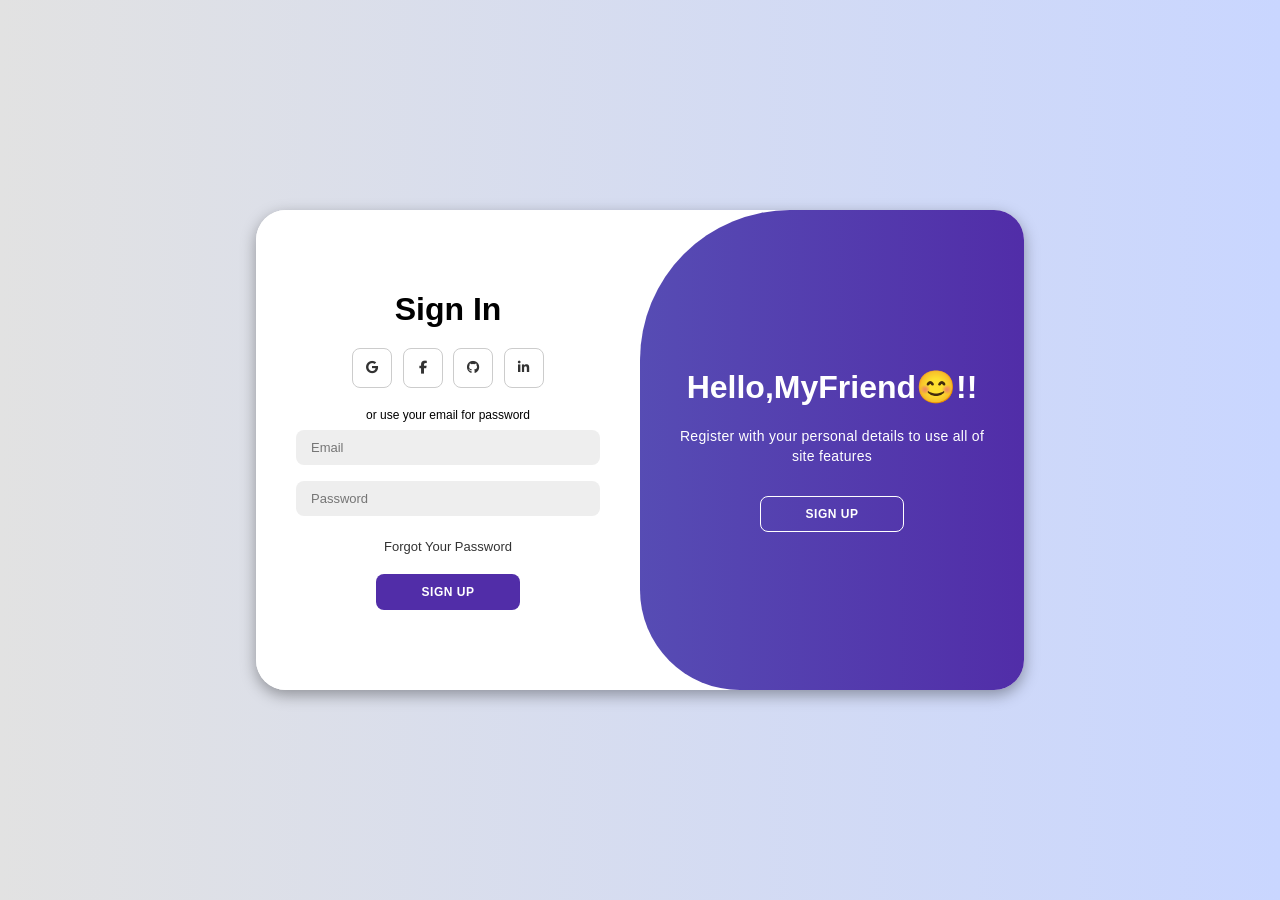
==== index.html @ 242d4096 "Add files via upload" ====
<!DOCTYPE html>
<html lang="en">
<head>
    <meta charset="UTF-8">
    <meta name="viewport" content="width=device-width, initial-scale=1.0">
    <title>Login Page</title>
    <link rel="stylesheet" href="style.css">
    <link rel="stylesheet" href="https://cdnjs.cloudflare.com/ajax/libs/font-awesome/6.5.0/css/all.min.css">
</head>
<body>

    <div class="container" id="container">
        <div class="form-container sign-up">
            <form>
                <h1>Create Account</h1>
                <div class="social-icons">
                    <a href="#" class="icon"><i class="fa-brands fa-google"></i></a>
                    <a href="#" class="icon"><i class="fa-brands fa-facebook-f"></i></a>
                    <a href="#" class="icon"><i class="fa-brands fa-github"></i></a>
                    <a href="#" class="icon"><i class="fa-brands fa-linkedin-in"></i></a>
                </div>
                <span>or use your email for registration</span>
                <input type="text" placeholder="Name">
                <input type="email" placeholder="Email">
                <input type="password" placeholder="Password">
                <button>Sign Up</button>
            </form>
        </div>
          <div class="form-container sign-in">
            <form>
                <h1>Sign In</h1>
                <div class="social-icons">
                    <a href="#" class="icon"><i class="fa-brands fa-google"></i></a>
                    <a href="#" class="icon"><i class="fa-brands fa-facebook-f"></i></a>
                    <a href="#" class="icon"><i class="fa-brands fa-github"></i></a>
                    <a href="#" class="icon"><i class="fa-brands fa-linkedin-in"></i></a>
                </div>
                <span>or use your email for password</span>
                <input type="email" placeholder="Email">
                <input type="password" placeholder="Password">
                <a href="#">Forgot Your Password</a>
                <button>Sign Up</button>
            </form>
        </div>
        <div class="toggle-container">
            <div class="toggle">
                <div class="toggle-panel toggle-left">
                    <h1>Welcome Back </h1>
                    <p>Enter your personal details to use all of site features</p>
                    <button class ="hidden" id="login">Sign In</button>
                </div>
                <div class="toggle-panel toggle-right">
                    <h1>Hello,MyFriend😊!!</h1>
                    <p>Register with your personal details to use all of site features</p>
                    <button class ="hidden" id="register">Sign Up</button>
                </div>
            </div>
        </div>
    </div>
     <script src="script.js"></script>
</body>
</html>
---- style.css ----
@import url('https://fonts.googleapis.com/css2?family=Elms+Sans:ital,wght@0,100..900;1,100..900&family=Lato:ital,wght@0,100;0,300;0,400;0,700;0,900;1,100;1,300;1,400;1,700;1,900&family=Nunito:ital,wght@0,200..1000;1,200..1000&family=Playwrite+NZ+Guides&display=swap');

*{
    margin: 0;
    padding: 0;
    box-sizing: border-box;
    font-family: 'Montserrat', sans-serif;
}

body{
    background-color: #c9d6ff;
    background: linear-gradient(to right, #e2e2e2, #c9d6ff);
    display: flex;
    align-items: center;
    justify-content: center;
    flex-direction: column;
    height: 100vh;
}

.container{
    background-color: #fff;
    border-radius: 30px;
    box-shadow: 0 5px 15px rgba(0, 0, 0, 0.35);
    position: relative;
    overflow: hidden;
    width: 768px;
    max-width: 100%;
    min-height: 480px;
}

.container p{
    font-size: 14px;
    line-height: 20px;
    letter-spacing: 0.3px;
    margin: 20px 0;
}

.container span{
    font-size: 12px;
}

.container a{
    color: #333;
    font-size: 13px;
    text-decoration: none;
    margin: 15px 0 10px;
}

.container button{
    background-color: #512da8;
    color: #fff;
    font-size: 12px;
    padding: 10px 45px;
    border: 1px solid transparent;
    border-radius: 8px;
    font-weight: 600;
    letter-spacing: 0.5px;
    text-transform: uppercase;
    margin-top: 10px;
    cursor: pointer;
}

.container button.hidden{
    background-color: transparent;
    border-color: #fff;
}

.container form{
    background-color: #fff;
    display: flex;
    align-items: center;
    justify-content: center;
    flex-direction: column;
    padding: 0 40px;
    height: 100%;
}

.container input{
    background-color: #eee;
    border: none;
    margin: 8px 0;
    padding: 10px 15px;
    font-size: 13px;
    border-radius: 8px;
    width: 100%;
    outline: none;
}

.form-container{
    position: absolute;
    top: 0;
    height: 100%;
    transition: all 0.6s ease-in-out;
}

.sign-in{
    left: 0;
    width: 50%;
    z-index: 2;
}

.container.active .sign-in{
    transform: translateX(100%);
}

.sign-up{
    left: 0;
    width: 50%;
    opacity: 0;
    z-index: 1;
}

.container.active .sign-up{
    transform: translateX(100%);
    opacity: 1;
    z-index: 5;
    animation: move 0.6s;
}

@keyframes move{
    0%, 49.99%{
        opacity: 0;
        z-index: 1;
    }
    50%, 100%{
        opacity: 1;
        z-index: 5;
    }
}

.social-icons{
    margin: 20px 0;
}

.social-icons a{
    border: 1px solid #ccc;
    border-radius: 20%;
    display: inline-flex;
    justify-content: center;
    align-items: center;
    margin: 0 3px;
    width: 40px;
    height: 40px;
}

.toggle-container{
    position: absolute;
    top: 0;
    left: 50%;
    width: 50%;
    height: 100%;
    overflow: hidden;
    transition: all 0.6s ease-in-out;
    border-radius: 150px 0 0 100px;
    z-index: 1000;
}

.container.active .toggle-container{
    transform: translateX(-100%);
    border-radius: 0 150px 100px 0;
}

.toggle{
    background-color: #512da8;
    height: 100%;
    background: linear-gradient(to right, #5c6bc0, #512da8);
    color: #fff;
    position: relative;
    left: -100%;
    height: 100%;
    width: 200%;
    transform: translateX(0);
    transition: all 0.6s ease-in-out;
}

.container.active .toggle{
    transform: translateX(50%);
}

.toggle-panel{
    position: absolute;
    width: 50%;
    height: 100%;
    display: flex;
    align-items: center;
    justify-content: center;
    flex-direction: column;
    padding: 0 30px;
    text-align: center;
    top: 0;
    transform: translateX(0);
    transition: all 0.6s ease-in-out;
}

.toggle-left{
    transform: translateX(-200%);
}

.container.active .toggle-left{
    transform: translateX(0);
}

.toggle-right{
    right: 0;
    transform: translateX(0);
}

.container.active .toggle-right{
    transform: translateX(200%);
}


@media (max-width: 1024px) {
  .container {
    width: 700px;
  }
}

@media (max-width: 768px) {
  .container {
    width: 90%;
    min-height: 420px;
    border-radius: 20px;
  }

  .toggle-container {
    border-radius: 100px 0 0 80px;
  }

  .container.active .toggle-container {
    border-radius: 0 100px 80px 0;
  }

  .container button {
    padding: 10px 35px;
  }

  .container form {
    padding: 0 25px;
  }
}


@media (max-width: 480px) {
  body {
    justify-content: flex-start;
    padding-top: 20px;
    height: auto;
    min-height: 100vh;
  }

  .container {
    width: 95%;
    min-height: 580px;
    border-radius: 20px;
    overflow: visible;
  }

 
  .sign-in,
  .sign-up {
    width: 100%;
    left: 0;
    top: auto;
  }

 
  .sign-in {
    top: 50%;
    height: 50%;
  }

 
  .sign-up {
    top: 50%;
    height: 50%;
  }

  .container.active .sign-in {
    transform: translateY(0);
    opacity: 0;
  }

  .container.active .sign-up {
    transform: translateY(0);
    opacity: 1;
  }

 
  .toggle-container {
    left: 0;
    top: 0;
    width: 100%;
    height: 50%;
    border-radius: 0 0 100px 100px;
    transition: all 0.6s ease-in-out;
  }

  .container.active .toggle-container {
    transform: translateY(100%);
    border-radius: 100px 100px 0 0;
  }

  .toggle {
    left: 0;
    width: 100%;
    height: 200%;
    top: -100%;
    transform: translateY(0);
  }

  .container.active .toggle {
    transform: translateY(50%);
  }

  .toggle-panel {
    width: 100%;
    height: 50%;
  }

  .toggle-left {
    top: 0;
    transform: translateY(-200%);
  }

  .container.active .toggle-left {
    transform: translateY(0);
  }

  .toggle-right {
    bottom: 0;
    top: auto;
    transform: translateY(0);
  }

  .container.active .toggle-right {
    transform: translateY(200%);
  }

  .container form {
    padding: 0 20px;
  }

  .container button {
    padding: 10px 30px;
    width: 100%;
  }

  .container p {
    font-size: 13px;
    margin: 15px 0;
  }

  .social-icons a {
    width: 36px;
    height: 36px;
  }
}
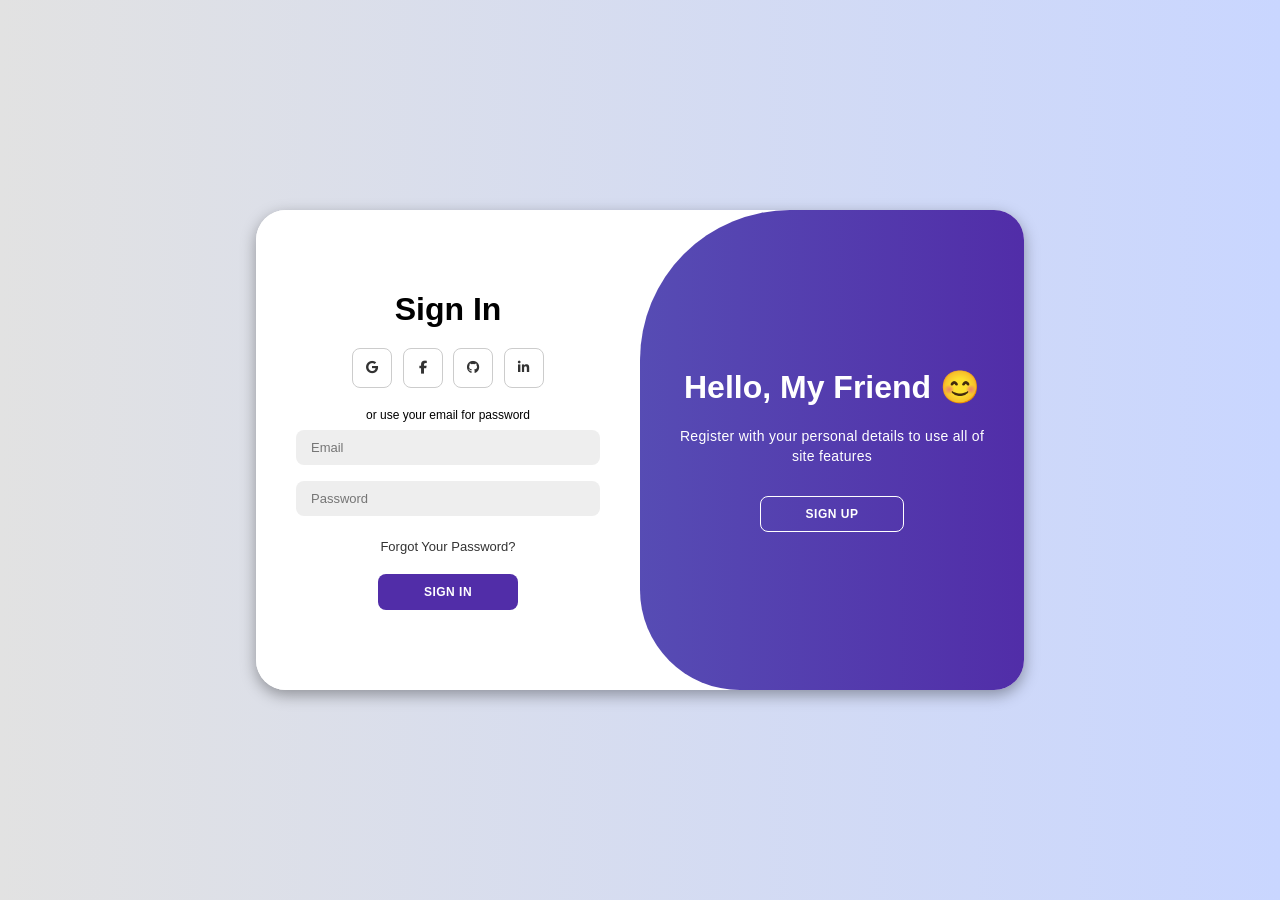
==== commit f46ead05: "Update index.html" ====
--- a/index.html
+++ b/index.html
@@ -10,6 +10,7 @@
 <body>
 
     <div class="container" id="container">
+
         <div class="form-container sign-up">
             <form>
                 <h1>Create Account</h1>
@@ -23,10 +24,11 @@
                 <input type="text" placeholder="Name">
                 <input type="email" placeholder="Email">
                 <input type="password" placeholder="Password">
-                <button>Sign Up</button>
+                <button type="submit">Sign Up</button>
             </form>
         </div>
-          <div class="form-container sign-in">
+
+        <div class="form-container sign-in">
             <form>
                 <h1>Sign In</h1>
                 <div class="social-icons">
@@ -38,25 +40,28 @@
                 <span>or use your email for password</span>
                 <input type="email" placeholder="Email">
                 <input type="password" placeholder="Password">
-                <a href="#">Forgot Your Password</a>
-                <button>Sign Up</button>
+                <a href="#">Forgot Your Password?</a>
+                <button type="submit">Sign In</button>
             </form>
         </div>
+
         <div class="toggle-container">
             <div class="toggle">
                 <div class="toggle-panel toggle-left">
-                    <h1>Welcome Back </h1>
+                    <h1>Welcome Back!</h1>
                     <p>Enter your personal details to use all of site features</p>
-                    <button class ="hidden" id="login">Sign In</button>
+                    <button class="hidden" id="login">Sign In</button>
                 </div>
                 <div class="toggle-panel toggle-right">
-                    <h1>Hello,MyFriend😊!!</h1>
+                    <h1>Hello, My Friend 😊</h1>
                     <p>Register with your personal details to use all of site features</p>
-                    <button class ="hidden" id="register">Sign Up</button>
+                    <button class="hidden" id="register">Sign Up</button>
                 </div>
             </div>
         </div>
+
     </div>
-     <script src="script.js"></script>
+
+    <script src="script.js"></script>
 </body>
-</html>+</html>
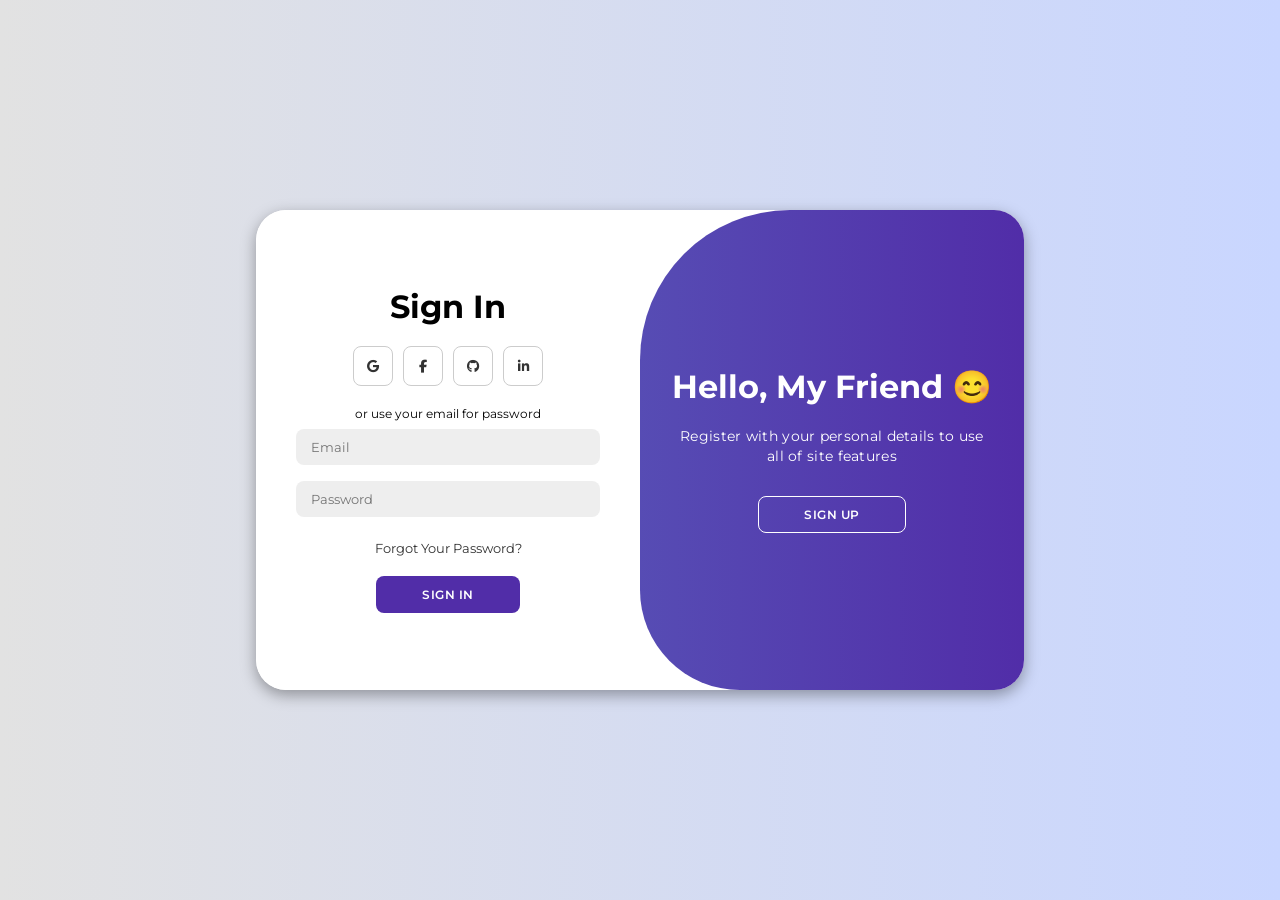
==== commit 08f887bb: "Update index.html" ====
--- a/index.html
+++ b/index.html
@@ -1,67 +1,84 @@
 <!DOCTYPE html>
 <html lang="en">
 <head>
-    <meta charset="UTF-8">
-    <meta name="viewport" content="width=device-width, initial-scale=1.0">
-    <title>Login Page</title>
-    <link rel="stylesheet" href="style.css">
-    <link rel="stylesheet" href="https://cdnjs.cloudflare.com/ajax/libs/font-awesome/6.5.0/css/all.min.css">
+  <meta charset="UTF-8">
+  <meta name="viewport" content="width=device-width, initial-scale=1.0">
+  <title>Login Page</title>
+
+  <!-- Font Awesome Icons -->
+  <link rel="stylesheet" href="https://cdnjs.cloudflare.com/ajax/libs/font-awesome/6.5.0/css/all.min.css">
+
+  <!-- Google Fonts -->
+  <link rel="preconnect" href="https://fonts.googleapis.com">
+  <link href="https://fonts.googleapis.com/css2?family=Montserrat:wght@400;600;700&display=swap" rel="stylesheet">
+
+  <!-- Stylesheet -->
+  <link rel="stylesheet" href="style.css">
 </head>
 <body>
 
-    <div class="container" id="container">
+  <div class="container" id="container">
 
-        <div class="form-container sign-up">
-            <form>
-                <h1>Create Account</h1>
-                <div class="social-icons">
-                    <a href="#" class="icon"><i class="fa-brands fa-google"></i></a>
-                    <a href="#" class="icon"><i class="fa-brands fa-facebook-f"></i></a>
-                    <a href="#" class="icon"><i class="fa-brands fa-github"></i></a>
-                    <a href="#" class="icon"><i class="fa-brands fa-linkedin-in"></i></a>
-                </div>
-                <span>or use your email for registration</span>
-                <input type="text" placeholder="Name">
-                <input type="email" placeholder="Email">
-                <input type="password" placeholder="Password">
-                <button type="submit">Sign Up</button>
-            </form>
+    <!-- SIGN UP FORM -->
+    <div class="form-container sign-up" id="signUpForm">
+      <form>
+        <h1>Create Account</h1>
+        <div class="social-icons">
+          <a href="#" class="icon"><i class="fa-brands fa-google"></i></a>
+          <a href="#" class="icon"><i class="fa-brands fa-facebook-f"></i></a>
+          <a href="#" class="icon"><i class="fa-brands fa-github"></i></a>
+          <a href="#" class="icon"><i class="fa-brands fa-linkedin-in"></i></a>
+        </div>
+        <span>or use your email for registration</span>
+        <input type="text" placeholder="Name">
+        <input type="email" placeholder="Email">
+        <input type="password" placeholder="Password">
+        <button type="submit">Sign Up</button>
+      </form>
+    </div>
+
+    <!-- SIGN IN FORM -->
+    <div class="form-container sign-in" id="signInForm">
+      <form>
+        <h1>Sign In</h1>
+        <div class="social-icons">
+          <a href="#" class="icon"><i class="fa-brands fa-google"></i></a>
+          <a href="#" class="icon"><i class="fa-brands fa-facebook-f"></i></a>
+          <a href="#" class="icon"><i class="fa-brands fa-github"></i></a>
+          <a href="#" class="icon"><i class="fa-brands fa-linkedin-in"></i></a>
+        </div>
+        <span>or use your email for password</span>
+        <input type="email" placeholder="Email">
+        <input type="password" placeholder="Password">
+        <a href="#">Forgot Your Password?</a>
+        <button type="submit">Sign In</button>
+      </form>
+    </div>
+
+    <!-- TOGGLE (purple panel) -->
+    <div class="toggle-container">
+      <div class="toggle">
+
+        <!-- Shown when on Sign Up screen → invites back to Sign In -->
+        <div class="toggle-panel toggle-left" id="toggleLeft">
+          <h1>Welcome Back!</h1>
+          <p>Enter your personal details to use all of site features</p>
+          <button class="hidden" id="loginBtn">Sign In</button>
         </div>
 
-        <div class="form-container sign-in">
-            <form>
-                <h1>Sign In</h1>
-                <div class="social-icons">
-                    <a href="#" class="icon"><i class="fa-brands fa-google"></i></a>
-                    <a href="#" class="icon"><i class="fa-brands fa-facebook-f"></i></a>
-                    <a href="#" class="icon"><i class="fa-brands fa-github"></i></a>
-                    <a href="#" class="icon"><i class="fa-brands fa-linkedin-in"></i></a>
-                </div>
-                <span>or use your email for password</span>
-                <input type="email" placeholder="Email">
-                <input type="password" placeholder="Password">
-                <a href="#">Forgot Your Password?</a>
-                <button type="submit">Sign In</button>
-            </form>
+        <!-- Shown when on Sign In screen → invites to Sign Up -->
+        <div class="toggle-panel toggle-right" id="toggleRight">
+          <h1>Hello, My Friend 😊</h1>
+          <p>Register with your personal details to use all of site features</p>
+          <button class="hidden" id="registerBtn">Sign Up</button>
         </div>
 
-        <div class="toggle-container">
-            <div class="toggle">
-                <div class="toggle-panel toggle-left">
-                    <h1>Welcome Back!</h1>
-                    <p>Enter your personal details to use all of site features</p>
-                    <button class="hidden" id="login">Sign In</button>
-                </div>
-                <div class="toggle-panel toggle-right">
-                    <h1>Hello, My Friend 😊</h1>
-                    <p>Register with your personal details to use all of site features</p>
-                    <button class="hidden" id="register">Sign Up</button>
-                </div>
-            </div>
-        </div>
-
+      </div>
     </div>
 
-    <script src="script.js"></script>
+  </div>
+
+  <!-- JavaScript -->
+  <script src="script.js"></script>
 </body>
 </html>
--- a/style.css
+++ b/style.css
@@ -1,4 +1,4 @@
-@import url('https://fonts.googleapis.com/css2?family=Elms+Sans:ital,wght@0,100..900;1,100..900&family=Lato:ital,wght@0,100;0,300;0,400;0,700;0,900;1,100;1,300;1,400;1,700;1,900&family=Nunito:ital,wght@0,200..1000;1,200..1000&family=Playwrite+NZ+Guides&display=swap');
+@import url('https://fonts.googleapis.com/css2?family=Montserrat:wght@400;600;700&display=swap');
 
 *{
     margin: 0;
@@ -14,7 +14,7 @@
     align-items: center;
     justify-content: center;
     flex-direction: column;
-    height: 100vh;
+    min-height: 100vh;
 }
 
 .container{
@@ -58,11 +58,23 @@
     text-transform: uppercase;
     margin-top: 10px;
     cursor: pointer;
+    will-change: transform;
+    transition: background-color 0.2s ease, transform 0.15s ease;
+}
+
+.container button:hover{
+    transform: translateY(-1px);
+    background-color: #6a3fc8;
 }
 
 .container button.hidden{
     background-color: transparent;
     border-color: #fff;
+}
+
+.container button.hidden:hover{
+    background-color: rgba(255,255,255,0.15);
+    transform: translateY(-1px);
 }
 
 .container form{
@@ -73,6 +85,7 @@
     flex-direction: column;
     padding: 0 40px;
     height: 100%;
+    text-align: center;
 }
 
 .container input{
@@ -84,13 +97,21 @@
     border-radius: 8px;
     width: 100%;
     outline: none;
-}
-
+    transition: background-color 0.2s ease;
+}
+
+.container input:focus{
+    background-color: #e0e0f0;
+}
+
+/* ── FORM PANELS ── */
 .form-container{
     position: absolute;
     top: 0;
     height: 100%;
-    transition: all 0.6s ease-in-out;
+    transition: transform 0.6s cubic-bezier(0.4, 0, 0.2, 1),
+                opacity   0.6s cubic-bezier(0.4, 0, 0.2, 1);
+    will-change: transform, opacity;
 }
 
 .sign-in{
@@ -114,7 +135,7 @@
     transform: translateX(100%);
     opacity: 1;
     z-index: 5;
-    animation: move 0.6s;
+    animation: move 0.6s cubic-bezier(0.4, 0, 0.2, 1);
 }
 
 @keyframes move{
@@ -128,6 +149,7 @@
     }
 }
 
+/* ── SOCIAL ICONS ── */
 .social-icons{
     margin: 20px 0;
 }
@@ -141,8 +163,16 @@
     margin: 0 3px;
     width: 40px;
     height: 40px;
-}
-
+    transition: border-color 0.2s ease, background-color 0.2s ease, transform 0.15s ease;
+}
+
+.social-icons a:hover{
+    border-color: #512da8;
+    background-color: #f3eeff;
+    transform: translateY(-2px);
+}
+
+/* ── TOGGLE CONTAINER ── */
 .toggle-container{
     position: absolute;
     top: 0;
@@ -150,9 +180,11 @@
     width: 50%;
     height: 100%;
     overflow: hidden;
-    transition: all 0.6s ease-in-out;
+    transition: transform 0.6s cubic-bezier(0.4, 0, 0.2, 1),
+                border-radius 0.6s cubic-bezier(0.4, 0, 0.2, 1);
     border-radius: 150px 0 0 100px;
     z-index: 1000;
+    will-change: transform;
 }
 
 .container.active .toggle-container{
@@ -162,7 +194,6 @@
 
 .toggle{
     background-color: #512da8;
-    height: 100%;
     background: linear-gradient(to right, #5c6bc0, #512da8);
     color: #fff;
     position: relative;
@@ -170,7 +201,8 @@
     height: 100%;
     width: 200%;
     transform: translateX(0);
-    transition: all 0.6s ease-in-out;
+    transition: transform 0.6s cubic-bezier(0.4, 0, 0.2, 1);
+    will-change: transform;
 }
 
 .container.active .toggle{
@@ -189,7 +221,8 @@
     text-align: center;
     top: 0;
     transform: translateX(0);
-    transition: all 0.6s ease-in-out;
+    transition: transform 0.6s cubic-bezier(0.4, 0, 0.2, 1);
+    will-change: transform;
 }
 
 .toggle-left{
@@ -209,150 +242,285 @@
     transform: translateX(200%);
 }
 
-
-@media (max-width: 1024px) {
-  .container {
-    width: 700px;
-  }
-}
-
-@media (max-width: 768px) {
-  .container {
-    width: 90%;
-    min-height: 420px;
-    border-radius: 20px;
-  }
-
-  .toggle-container {
-    border-radius: 100px 0 0 80px;
-  }
-
-  .container.active .toggle-container {
-    border-radius: 0 100px 80px 0;
-  }
-
-  .container button {
-    padding: 10px 35px;
-  }
-
-  .container form {
-    padding: 0 25px;
-  }
-}
-
-
-@media (max-width: 480px) {
-  body {
-    justify-content: flex-start;
-    padding-top: 20px;
-    height: auto;
-    min-height: 100vh;
-  }
-
-  .container {
-    width: 95%;
-    min-height: 580px;
-    border-radius: 20px;
-    overflow: visible;
-  }
-
- 
-  .sign-in,
-  .sign-up {
-    width: 100%;
-    left: 0;
-    top: auto;
-  }
-
- 
-  .sign-in {
-    top: 50%;
-    height: 50%;
-  }
-
- 
-  .sign-up {
-    top: 50%;
-    height: 50%;
-  }
-
-  .container.active .sign-in {
-    transform: translateY(0);
-    opacity: 0;
-  }
-
-  .container.active .sign-up {
-    transform: translateY(0);
-    opacity: 1;
-  }
-
- 
-  .toggle-container {
-    left: 0;
-    top: 0;
-    width: 100%;
-    height: 50%;
-    border-radius: 0 0 100px 100px;
-    transition: all 0.6s ease-in-out;
-  }
-
-  .container.active .toggle-container {
-    transform: translateY(100%);
-    border-radius: 100px 100px 0 0;
-  }
-
-  .toggle {
-    left: 0;
-    width: 100%;
-    height: 200%;
-    top: -100%;
-    transform: translateY(0);
-  }
-
-  .container.active .toggle {
-    transform: translateY(50%);
-  }
-
-  .toggle-panel {
-    width: 100%;
-    height: 50%;
-  }
-
-  .toggle-left {
-    top: 0;
-    transform: translateY(-200%);
-  }
-
-  .container.active .toggle-left {
-    transform: translateY(0);
-  }
-
-  .toggle-right {
-    bottom: 0;
-    top: auto;
-    transform: translateY(0);
-  }
-
-  .container.active .toggle-right {
-    transform: translateY(200%);
-  }
-
-  .container form {
-    padding: 0 20px;
-  }
-
-  .container button {
-    padding: 10px 30px;
-    width: 100%;
-  }
-
-  .container p {
-    font-size: 13px;
-    margin: 15px 0;
-  }
-
-  .social-icons a {
-    width: 36px;
-    height: 36px;
-  }
-}+.toggle-panel h1,
+.toggle-panel p{
+    color: #fff;
+}
+
+/* =============================================
+   TABLET  (601px – 768px)
+   Same left/right split — scaled down
+   ============================================= */
+@media (max-width: 768px){
+    body{
+        padding: 20px;
+    }
+
+    .container{
+        width: 100%;
+        min-height: 420px;
+        border-radius: 20px;
+    }
+
+    .container form{
+        padding: 0 22px;
+    }
+
+    .container form h1{
+        font-size: 20px;
+    }
+
+    .container p{
+        font-size: 12px;
+        line-height: 18px;
+        margin: 12px 0;
+    }
+
+    .container span{
+        font-size: 11px;
+    }
+
+    .container a{
+        font-size: 11px;
+        margin: 10px 0 6px;
+    }
+
+    .container input{
+        padding: 9px 12px;
+        font-size: 12px;
+        margin: 6px 0;
+    }
+
+    .container button{
+        padding: 9px 30px;
+        font-size: 11px;
+    }
+
+    .social-icons{
+        margin: 12px 0;
+    }
+
+    .social-icons a{
+        width: 34px;
+        height: 34px;
+        font-size: 13px;
+    }
+
+    .toggle-container{
+        border-radius: 100px 0 0 80px;
+    }
+
+    .container.active .toggle-container{
+        border-radius: 0 100px 80px 0;
+    }
+
+    .toggle-panel{
+        padding: 0 18px;
+    }
+
+    .toggle-panel h1{
+        font-size: 18px;
+    }
+
+    .toggle-panel p{
+        font-size: 12px;
+        line-height: 17px;
+        margin: 10px 0;
+    }
+}
+
+/* =============================================
+   PHONE  (600px and below)
+   Uses a fixed 600px tall card — no 100vh tricks
+   Toggle = top half (300px), Form = bottom half (300px)
+   ============================================= */
+@media (max-width: 600px){
+
+    body{
+        padding: 16px;
+        min-height: 100vh;
+        align-items: center;
+        justify-content: center;
+    }
+
+    /* Fixed pixel height — immune to mobile browser chrome changes */
+    .container{
+        width: 100%;
+        height: 600px;
+        min-height: unset;
+        border-radius: 24px;
+        display: block;
+        overflow: hidden;
+    }
+
+    /* ── Form panels: bottom 300px ── */
+    .form-container{
+        position: absolute;
+        left: 0;
+        width: 100%;
+        /* kill desktop horizontal slide */
+        transform: none !important;
+        transition: opacity 0.5s cubic-bezier(0.4, 0, 0.2, 1);
+        will-change: opacity;
+    }
+
+    .sign-in{
+        top: 300px;
+        height: 300px;
+        width: 100%;
+        opacity: 1;
+        z-index: 2;
+    }
+
+    .sign-up{
+        top: 300px;
+        height: 300px;
+        width: 100%;
+        opacity: 0;
+        z-index: 1;
+    }
+
+    .container.active .sign-in{
+        opacity: 0;
+        z-index: 1;
+    }
+
+    .container.active .sign-up{
+        opacity: 1;
+        z-index: 5;
+        animation: mobileMove 0.5s cubic-bezier(0.4, 0, 0.2, 1);
+    }
+
+    @keyframes mobileMove{
+        0%, 49.99%{ opacity: 0; z-index: 1; }
+        50%, 100% { opacity: 1; z-index: 5; }
+    }
+
+    .container form{
+        padding: 6px 24px 10px;
+        justify-content: center;
+        height: 100%;
+        overflow: hidden;
+        text-align: center;
+    }
+
+    .container form h1{
+        font-size: 17px;
+        margin-bottom: 0;
+    }
+
+    .container span{
+        font-size: 11px;
+        margin: 3px 0;
+        display: block;
+        text-align: center;
+    }
+
+    .container a{
+        font-size: 11px;
+        margin: 3px 0;
+        text-align: center;
+        display: block;
+    }
+
+    .container input{
+        padding: 9px 13px;
+        font-size: 12px;
+        margin: 4px 0;
+    }
+
+    .container button{
+        padding: 10px 36px;
+        font-size: 11px;
+        margin-top: 8px;
+    }
+
+    .social-icons{
+        margin: 5px 0;
+    }
+
+    .social-icons a{
+        width: 34px;
+        height: 34px;
+        font-size: 13px;
+        margin: 0 3px;
+    }
+
+    /* ── Toggle container: top 300px ── */
+    .toggle-container{
+        position: absolute;
+        top: 0;
+        left: 0 !important;   /* override desktop left:50% */
+        width: 100% !important;
+        height: 300px;
+        border-radius: 0 0 50px 50px;
+        transition: transform 0.5s cubic-bezier(0.4, 0, 0.2, 1),
+                    border-radius 0.5s cubic-bezier(0.4, 0, 0.2, 1);
+        will-change: transform;
+        overflow: hidden;
+    }
+
+    .container.active .toggle-container{
+        transform: translateY(300px);   /* move down exactly 300px */
+        border-radius: 50px 50px 0 0;
+    }
+
+    /* toggle inner strip — vertical version */
+    .toggle{
+        left: 0;
+        top: -100%;          /* start at -300px so both panels fit */
+        width: 100%;
+        height: 200%;        /* 600px total = 2 × 300px panels */
+        transform: translateY(0);
+        transition: transform 0.5s cubic-bezier(0.4, 0, 0.2, 1);
+        will-change: transform;
+    }
+
+    .container.active .toggle{
+        transform: translateY(50%);
+    }
+
+    /* each panel = 50% of 600px toggle = 300px */
+    .toggle-panel{
+        width: 100%;
+        height: 50%;
+        padding: 16px 30px;
+        transition: transform 0.5s cubic-bezier(0.4, 0, 0.2, 1);
+        will-change: transform;
+    }
+
+    .toggle-panel h1{
+        font-size: 20px;
+        margin-bottom: 8px;
+    }
+
+    .toggle-panel p{
+        font-size: 13px;
+        line-height: 19px;
+        margin: 8px 0 14px;
+    }
+
+    /* reset horizontal → use vertical */
+    .toggle-left{
+        top: 0;
+        left: 0;
+        right: auto;
+        transform: translateY(-200%);
+    }
+
+    .container.active .toggle-left{
+        transform: translateY(0);
+    }
+
+    .toggle-right{
+        top: auto;
+        bottom: 0;
+        right: 0;
+        left: 0;
+        transform: translateY(0);
+    }
+
+    .container.active .toggle-right{
+        transform: translateY(200%);
+    }
+}
